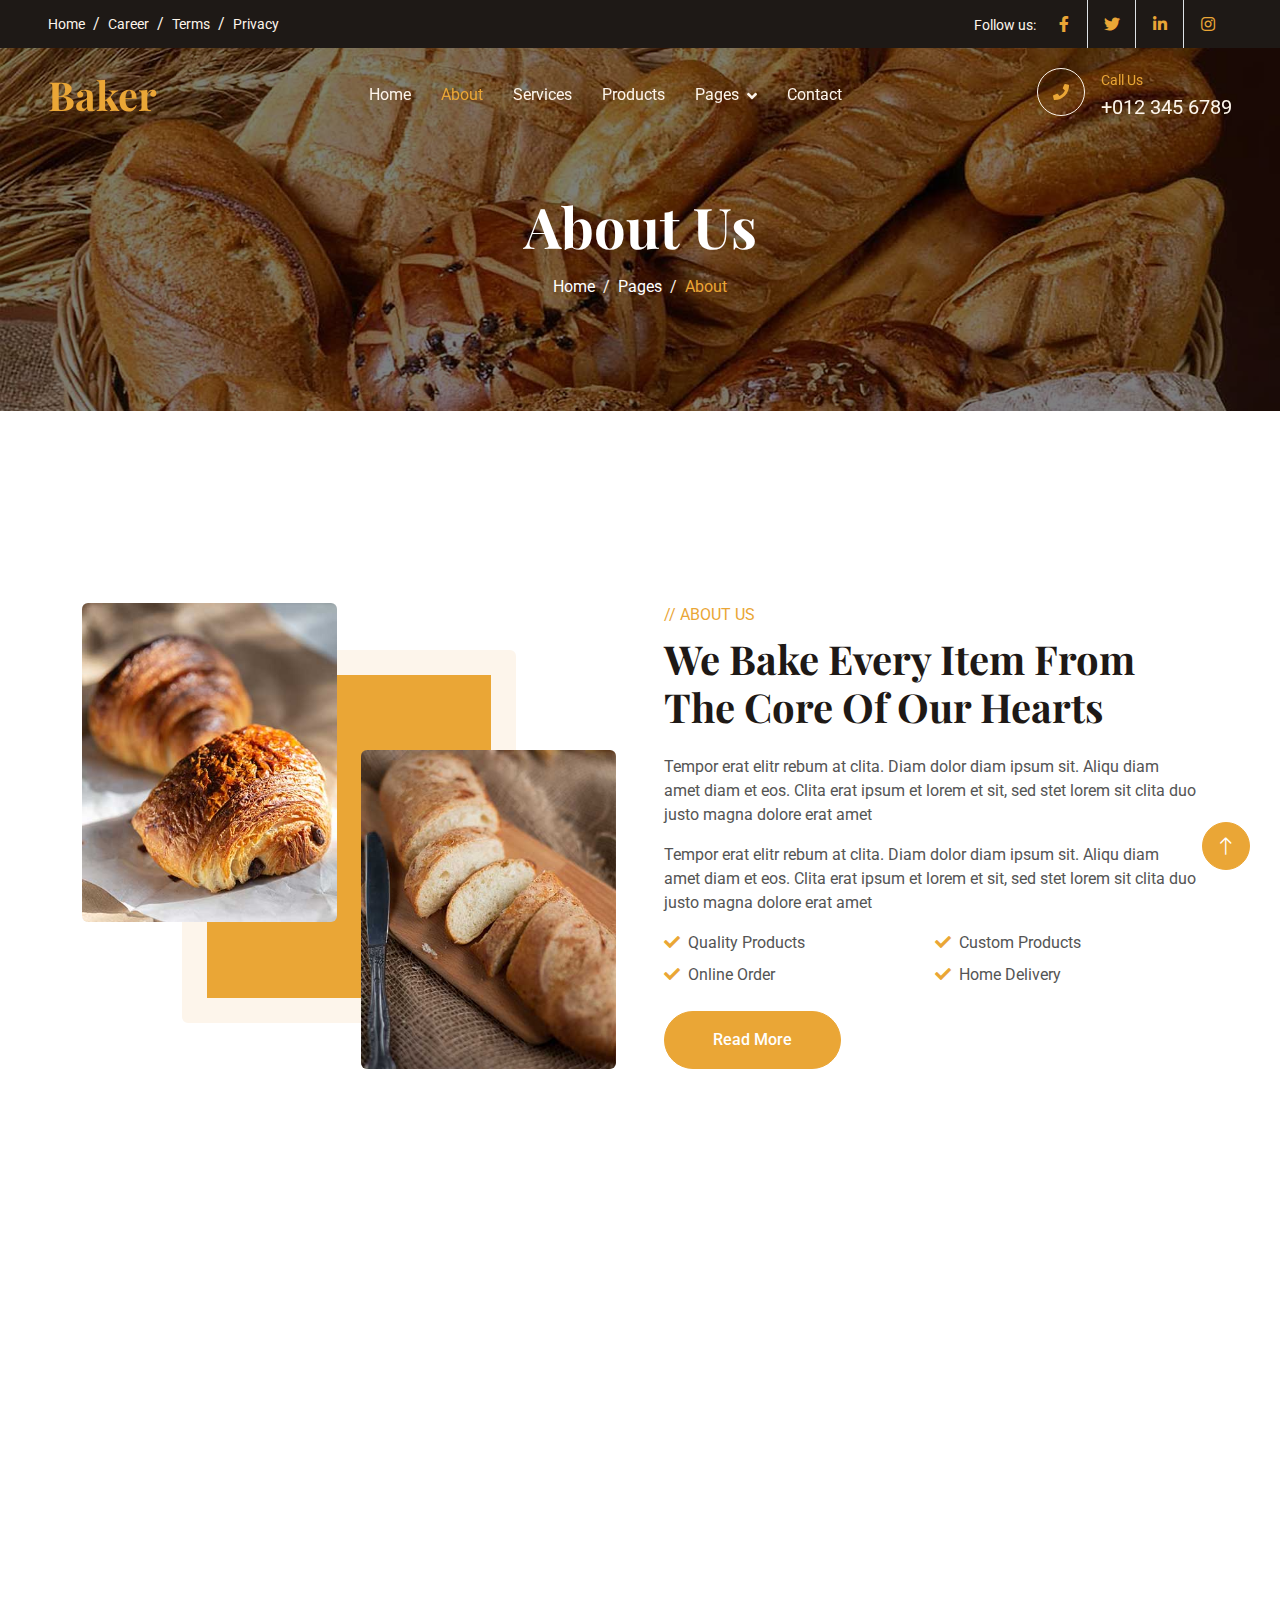
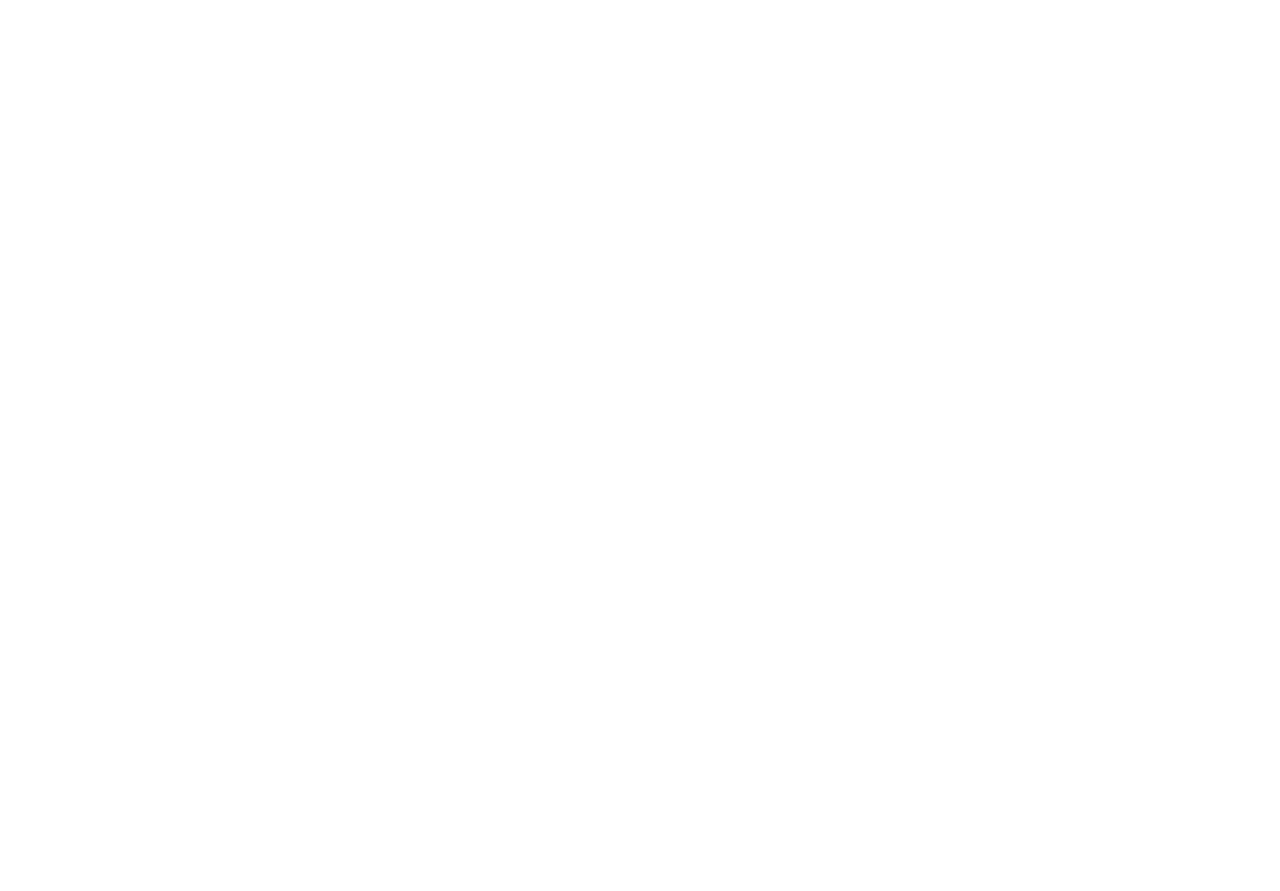
==== about.html @ d5cbc1f8 "Added template files" ====
<!DOCTYPE html>
<html lang="en">

<head>
    <meta charset="utf-8">
    <title>Baker - Bakery Website Template</title>
    <meta content="width=device-width, initial-scale=1.0" name="viewport">
    <meta content="" name="keywords">
    <meta content="" name="description">

    <!-- Favicon -->
    <link href="img/favicon.ico" rel="icon">

    <!-- Google Web Fonts -->
    <link rel="preconnect" href="https://fonts.googleapis.com">
    <link rel="preconnect" href="https://fonts.gstatic.com" crossorigin>
    <link href="https://fonts.googleapis.com/css2?family=Roboto:wght@400;500&family=Playfair+Display:wght@600;700&display=swap" rel="stylesheet"> 

    <!-- Icon Font Stylesheet -->
    <link href="https://cdnjs.cloudflare.com/ajax/libs/font-awesome/5.10.0/css/all.min.css" rel="stylesheet">
    <link href="https://cdn.jsdelivr.net/npm/bootstrap-icons@1.4.1/font/bootstrap-icons.css" rel="stylesheet">

    <!-- Libraries Stylesheet -->
    <link href="lib/animate/animate.min.css" rel="stylesheet">
    <link href="lib/owlcarousel/assets/owl.carousel.min.css" rel="stylesheet">

    <!-- Customized Bootstrap Stylesheet -->
    <link href="css/bootstrap.min.css" rel="stylesheet">

    <!-- Template Stylesheet -->
    <link href="css/style.css" rel="stylesheet">
</head>

<body>
    <!-- Spinner Start -->
    <div id="spinner" class="show bg-white position-fixed translate-middle w-100 vh-100 top-50 start-50 d-flex align-items-center justify-content-center">
        <div class="spinner-grow text-primary" role="status"></div>
    </div>
    <!-- Spinner End -->


    <!-- Topbar Start -->
    <div class="container-fluid top-bar bg-dark text-light px-0 wow fadeIn" data-wow-delay="0.1s">
        <div class="row gx-0 align-items-center d-none d-lg-flex">
            <div class="col-lg-6 px-5 text-start">
                <ol class="breadcrumb mb-0">
                    <li class="breadcrumb-item"><a class="small text-light" href="#">Home</a></li>
                    <li class="breadcrumb-item"><a class="small text-light" href="#">Career</a></li>
                    <li class="breadcrumb-item"><a class="small text-light" href="#">Terms</a></li>
                    <li class="breadcrumb-item"><a class="small text-light" href="#">Privacy</a></li>
                </ol>
            </div>
            <div class="col-lg-6 px-5 text-end">
                <small>Follow us:</small>
                <div class="h-100 d-inline-flex align-items-center">
                    <a class="btn-lg-square text-primary border-end rounded-0" href=""><i class="fab fa-facebook-f"></i></a>
                    <a class="btn-lg-square text-primary border-end rounded-0" href=""><i class="fab fa-twitter"></i></a>
                    <a class="btn-lg-square text-primary border-end rounded-0" href=""><i class="fab fa-linkedin-in"></i></a>
                    <a class="btn-lg-square text-primary pe-0" href=""><i class="fab fa-instagram"></i></a>
                </div>
            </div>
        </div>
    </div>
    <!-- Topbar End -->


    <!-- Navbar Start -->
    <nav class="navbar navbar-expand-lg navbar-dark fixed-top py-lg-0 px-lg-5 wow fadeIn" data-wow-delay="0.1s">
        <a href="index.html" class="navbar-brand ms-4 ms-lg-0">
            <h1 class="text-primary m-0">Baker</h1>
        </a>
        <button type="button" class="navbar-toggler me-4" data-bs-toggle="collapse" data-bs-target="#navbarCollapse">
            <span class="navbar-toggler-icon"></span>
        </button>
        <div class="collapse navbar-collapse" id="navbarCollapse">
            <div class="navbar-nav mx-auto p-4 p-lg-0">
                <a href="index.html" class="nav-item nav-link">Home</a>
                <a href="about.html" class="nav-item nav-link active">About</a>
                <a href="service.html" class="nav-item nav-link">Services</a>
                <a href="product.html" class="nav-item nav-link">Products</a>
                <div class="nav-item dropdown">
                    <a href="#" class="nav-link dropdown-toggle" data-bs-toggle="dropdown">Pages</a>
                    <div class="dropdown-menu m-0">
                        <a href="team.html" class="dropdown-item">Our Team</a>
                        <a href="testimonial.html" class="dropdown-item">Testimonial</a>
                        <a href="404.html" class="dropdown-item">404 Page</a>
                    </div>
                </div>
                <a href="contact.html" class="nav-item nav-link">Contact</a>
            </div>
            <div class=" d-none d-lg-flex">
                <div class="flex-shrink-0 btn-lg-square border border-light rounded-circle">
                    <i class="fa fa-phone text-primary"></i>
                </div>
                <div class="ps-3">
                    <small class="text-primary mb-0">Call Us</small>
                    <p class="text-light fs-5 mb-0">+012 345 6789</p>
                </div>
            </div>
        </div>
    </nav>
    <!-- Navbar End -->


    <!-- Page Header Start -->
    <div class="container-fluid page-header py-6 wow fadeIn" data-wow-delay="0.1s">
        <div class="container text-center pt-5 pb-3">
            <h1 class="display-4 text-white animated slideInDown mb-3">About Us</h1>
            <nav aria-label="breadcrumb animated slideInDown">
                <ol class="breadcrumb justify-content-center mb-0">
                    <li class="breadcrumb-item"><a class="text-white" href="#">Home</a></li>
                    <li class="breadcrumb-item"><a class="text-white" href="#">Pages</a></li>
                    <li class="breadcrumb-item text-primary active" aria-current="page">About</li>
                </ol>
            </nav>
        </div>
    </div>
    <!-- Page Header End -->


    <!-- About Start -->
    <div class="container-xxl py-6">
        <div class="container">
            <div class="row g-5">
                <div class="col-lg-6 wow fadeInUp" data-wow-delay="0.1s">
                    <div class="row img-twice position-relative h-100">
                        <div class="col-6">
                            <img class="img-fluid rounded" src="img/about-1.jpg" alt="">
                        </div>
                        <div class="col-6 align-self-end">
                            <img class="img-fluid rounded" src="img/about-2.jpg" alt="">
                        </div>
                    </div>
                </div>
                <div class="col-lg-6 wow fadeInUp" data-wow-delay="0.5s">
                    <div class="h-100">
                        <p class="text-primary text-uppercase mb-2">// About Us</p>
                        <h1 class="display-6 mb-4">We Bake Every Item From The Core Of Our Hearts</h1>
                        <p>Tempor erat elitr rebum at clita. Diam dolor diam ipsum sit. Aliqu diam amet diam et eos. Clita erat ipsum et lorem et sit, sed stet lorem sit clita duo justo magna dolore erat amet</p>
                        <p>Tempor erat elitr rebum at clita. Diam dolor diam ipsum sit. Aliqu diam amet diam et eos. Clita erat ipsum et lorem et sit, sed stet lorem sit clita duo justo magna dolore erat amet</p>
                        <div class="row g-2 mb-4">
                            <div class="col-sm-6">
                                <i class="fa fa-check text-primary me-2"></i>Quality Products
                            </div>
                            <div class="col-sm-6">
                                <i class="fa fa-check text-primary me-2"></i>Custom Products
                            </div>
                            <div class="col-sm-6">
                                <i class="fa fa-check text-primary me-2"></i>Online Order
                            </div>
                            <div class="col-sm-6">
                                <i class="fa fa-check text-primary me-2"></i>Home Delivery
                            </div>
                        </div>
                        <a class="btn btn-primary rounded-pill py-3 px-5" href="">Read More</a>
                    </div>
                </div>
            </div>
        </div>
    </div>
    <!-- About End -->


    <!-- Team Start -->
    <div class="container-xxl py-6">
        <div class="container">
            <div class="text-center mx-auto mb-5 wow fadeInUp" data-wow-delay="0.1s" style="max-width: 500px;">
                <p class="text-primary text-uppercase mb-2">// Our Team</p>
                <h1 class="display-6 mb-4">We're Super Professional At Our Skills</h1>
            </div>
            <div class="row g-4">
                <div class="col-lg-3 col-md-6 wow fadeInUp" data-wow-delay="0.1s">
                    <div class="team-item text-center rounded overflow-hidden">
                        <img class="img-fluid" src="img/team-1.jpg" alt="">
                        <div class="team-text">
                            <div class="team-title">
                                <h5>Full Name</h5>
                                <span>Designation</span>
                            </div>
                            <div class="team-social">
                                <a class="btn btn-square btn-light rounded-circle" href=""><i class="fab fa-facebook-f"></i></a>
                                <a class="btn btn-square btn-light rounded-circle" href=""><i class="fab fa-twitter"></i></a>
                                <a class="btn btn-square btn-light rounded-circle" href=""><i class="fab fa-instagram"></i></a>
                            </div>
                        </div>
                    </div>
                </div>
                <div class="col-lg-3 col-md-6 wow fadeInUp" data-wow-delay="0.3s">
                    <div class="team-item text-center rounded overflow-hidden">
                        <img class="img-fluid" src="img/team-2.jpg" alt="">
                        <div class="team-text">
                            <div class="team-title">
                                <h5>Full Name</h5>
                                <span>Designation</span>
                            </div>
                            <div class="team-social">
                                <a class="btn btn-square btn-light rounded-circle" href=""><i class="fab fa-facebook-f"></i></a>
                                <a class="btn btn-square btn-light rounded-circle" href=""><i class="fab fa-twitter"></i></a>
                                <a class="btn btn-square btn-light rounded-circle" href=""><i class="fab fa-instagram"></i></a>
                            </div>
                        </div>
                    </div>
                </div>
                <div class="col-lg-3 col-md-6 wow fadeInUp" data-wow-delay="0.5s">
                    <div class="team-item text-center rounded overflow-hidden">
                        <img class="img-fluid" src="img/team-3.jpg" alt="">
                        <div class="team-text">
                            <div class="team-title">
                                <h5>Full Name</h5>
                                <span>Designation</span>
                            </div>
                            <div class="team-social">
                                <a class="btn btn-square btn-light rounded-circle" href=""><i class="fab fa-facebook-f"></i></a>
                                <a class="btn btn-square btn-light rounded-circle" href=""><i class="fab fa-twitter"></i></a>
                                <a class="btn btn-square btn-light rounded-circle" href=""><i class="fab fa-instagram"></i></a>
                            </div>
                        </div>
                    </div>
                </div>
                <div class="col-lg-3 col-md-6 wow fadeInUp" data-wow-delay="0.7s">
                    <div class="team-item text-center rounded overflow-hidden">
                        <img class="img-fluid" src="img/team-4.jpg" alt="">
                        <div class="team-text">
                            <div class="team-title">
                                <h5>Full Name</h5>
                                <span>Designation</span>
                            </div>
                            <div class="team-social">
                                <a class="btn btn-square btn-light rounded-circle" href=""><i class="fab fa-facebook-f"></i></a>
                                <a class="btn btn-square btn-light rounded-circle" href=""><i class="fab fa-twitter"></i></a>
                                <a class="btn btn-square btn-light rounded-circle" href=""><i class="fab fa-instagram"></i></a>
                            </div>
                        </div>
                    </div>
                </div>
            </div>
        </div>
    </div>
    <!-- Team End -->


    <!-- Footer Start -->
    <div class="container-fluid bg-dark text-light footer my-6 mb-0 py-5 wow fadeIn" data-wow-delay="0.1s">
        <div class="container py-5">
            <div class="row g-5">
                <div class="col-lg-3 col-md-6">
                    <h4 class="text-light mb-4">Office Address</h4>
                    <p class="mb-2"><i class="fa fa-map-marker-alt me-3"></i>123 Street, New York, USA</p>
                    <p class="mb-2"><i class="fa fa-phone-alt me-3"></i>+012 345 67890</p>
                    <p class="mb-2"><i class="fa fa-envelope me-3"></i>info@example.com</p>
                    <div class="d-flex pt-2">
                        <a class="btn btn-square btn-outline-light rounded-circle me-1" href=""><i class="fab fa-twitter"></i></a>
                        <a class="btn btn-square btn-outline-light rounded-circle me-1" href=""><i class="fab fa-facebook-f"></i></a>
                        <a class="btn btn-square btn-outline-light rounded-circle me-1" href=""><i class="fab fa-youtube"></i></a>
                        <a class="btn btn-square btn-outline-light rounded-circle me-0" href=""><i class="fab fa-linkedin-in"></i></a>
                    </div>
                </div>
                <div class="col-lg-3 col-md-6">
                    <h4 class="text-light mb-4">Quick Links</h4>
                    <a class="btn btn-link" href="">About Us</a>
                    <a class="btn btn-link" href="">Contact Us</a>
                    <a class="btn btn-link" href="">Our Services</a>
                    <a class="btn btn-link" href="">Terms & Condition</a>
                    <a class="btn btn-link" href="">Support</a>
                </div>
                <div class="col-lg-3 col-md-6">
                    <h4 class="text-light mb-4">Quick Links</h4>
                    <a class="btn btn-link" href="">About Us</a>
                    <a class="btn btn-link" href="">Contact Us</a>
                    <a class="btn btn-link" href="">Our Services</a>
                    <a class="btn btn-link" href="">Terms & Condition</a>
                    <a class="btn btn-link" href="">Support</a>
                </div>
                <div class="col-lg-3 col-md-6">
                    <h4 class="text-light mb-4">Photo Gallery</h4>
                    <div class="row g-2">
                        <div class="col-4">
                            <img class="img-fluid bg-light rounded p-1" src="img/product-1.jpg" alt="Image">
                        </div>
                        <div class="col-4">
                            <img class="img-fluid bg-light rounded p-1" src="img/product-2.jpg" alt="Image">
                        </div>
                        <div class="col-4">
                            <img class="img-fluid bg-light rounded p-1" src="img/product-3.jpg" alt="Image">
                        </div>
                        <div class="col-4">
                            <img class="img-fluid bg-light rounded p-1" src="img/product-2.jpg" alt="Image">
                        </div>
                        <div class="col-4">
                            <img class="img-fluid bg-light rounded p-1" src="img/product-3.jpg" alt="Image">
                        </div>
                        <div class="col-4">
                            <img class="img-fluid bg-light rounded p-1" src="img/product-1.jpg" alt="Image">
                        </div>
                    </div>
                </div>
            </div>
        </div>
    </div>
    <!-- Footer End -->


    <!-- Copyright Start -->
    <div class="container-fluid copyright text-light py-4 wow fadeIn" data-wow-delay="0.1s">
        <div class="container">
            <div class="row">
                <div class="col-md-6 text-center text-md-start mb-3 mb-md-0">
                    &copy; <a href="#">Your Site Name</a>, All Right Reserved.
                </div>
                <div class="col-md-6 text-center text-md-end">
                    <!--/*** This template is free as long as you keep the footer author’s credit link/attribution link/backlink. If you'd like to use the template without the footer author’s credit link/attribution link/backlink, you can purchase the Credit Removal License from "https://htmlcodex.com/credit-removal". Thank you for your support. ***/-->
                    Designed By <a href="https://htmlcodex.com">HTML Codex</a>
                    <br>Distributed By: <a class="border-bottom" href="https://themewagon.com" target="_blank">ThemeWagon</a>
                </div>
            </div>
        </div>
    </div>
    <!-- Copyright End -->


    <!-- Back to Top -->
    <a href="#" class="btn btn-lg btn-primary btn-lg-square rounded-circle back-to-top"><i class="bi bi-arrow-up"></i></a>


    <!-- JavaScript Libraries -->
    <script src="https://code.jquery.com/jquery-3.4.1.min.js"></script>
    <script src="https://cdn.jsdelivr.net/npm/bootstrap@5.0.0/dist/js/bootstrap.bundle.min.js"></script>
    <script src="lib/wow/wow.min.js"></script>
    <script src="lib/easing/easing.min.js"></script>
    <script src="lib/waypoints/waypoints.min.js"></script>
    <script src="lib/counterup/counterup.min.js"></script>
    <script src="lib/owlcarousel/owl.carousel.min.js"></script>

    <!-- Template Javascript -->
    <script src="js/main.js"></script>
</body>

</html>
---- css/style.css ----
/********** Template CSS **********/
:root {
    --primary: #EAA636;
    --secondary: #545454;
    --light: #FDF5EB;
    --dark: #1E1916;
}

h4,
h5,
h6,
.h4,
.h5,
.h6 {
    font-weight: 600 !important;
}

.py-6 {
    padding-top: 6rem;
    padding-bottom: 6rem;
}

.my-6 {
    margin-top: 6rem;
    margin-bottom: 6rem;
}

.back-to-top {
    position: fixed;
    display: none;
    right: 30px;
    bottom: 30px;
    z-index: 99;
}


/*** Spinner ***/
#spinner {
    opacity: 0;
    visibility: hidden;
    transition: opacity .5s ease-out, visibility 0s linear .5s;
    z-index: 99999;
}

#spinner.show {
    transition: opacity .5s ease-out, visibility 0s linear 0s;
    visibility: visible;
    opacity: 1;
}


/*** Button ***/
.btn {
    font-weight: 500;
    transition: .5s;
}

.btn.btn-primary {
    color: #FFFFFF;
}

.btn-square {
    width: 38px;
    height: 38px;
}

.btn-sm-square {
    width: 32px;
    height: 32px;
}

.btn-lg-square {
    width: 48px;
    height: 48px;
}

.btn-square,
.btn-sm-square,
.btn-lg-square {
    padding: 0;
    display: flex;
    align-items: center;
    justify-content: center;
    font-weight: normal;
}


/*** Navbar ***/
.navbar .dropdown-toggle::after {
    border: none;
    content: "\f107";
    font-family: "Font Awesome 5 Free";
    font-weight: 900;
    vertical-align: middle;
    margin-left: 8px;
}

.navbar .navbar-nav .nav-link {
    padding: 35px 15px;
    color: var(--light);
    outline: none;
}

.navbar .navbar-nav .nav-link:hover,
.navbar .navbar-nav .nav-link.active {
    color: var(--primary);
}

.navbar.fixed-top {
    transition: .5s;
}

@media (max-width: 991.98px) {
    .navbar .navbar-nav {
        margin-top: 10px;
        border-top: 1px solid rgba(255, 255, 255, .3);
        background: var(--dark);
    }

    .navbar .navbar-nav .nav-link {
        padding: 10px 0;
    }
}

@media (min-width: 992px) {
    .navbar .nav-item .dropdown-menu {
        display: block;
        visibility: hidden;
        top: 100%;
        transform: rotateX(-75deg);
        transform-origin: 0% 0%;
        transition: .5s;
        opacity: 0;
    }

    .navbar .nav-item:hover .dropdown-menu {
        transform: rotateX(0deg);
        visibility: visible;
        transition: .5s;
        opacity: 1;
    }
}


/*** Header ***/
.header-carousel .owl-carousel-inner {
    position: absolute;
    width: 100%;
    height: 100%;
    top: 0;
    left: 0;
    display: flex;
    align-items: center;
    background: rgba(0, 0, 0, .5);
}

@media (max-width: 768px) {
    .header-carousel .owl-carousel-item {
        position: relative;
        min-height: 600px;
    }

    .header-carousel .owl-carousel-item img {
        position: absolute;
        width: 100%;
        height: 100%;
        object-fit: cover;
    }

    .header-carousel .owl-carousel-item p {
        font-size: 16px !important;
    }
}

.header-carousel .owl-nav {
    position: relative;
    width: 80px;
    height: 80px;
    margin: -40px auto 0 auto;
    display: flex;
    justify-content: center;
    align-items: center;
}

.header-carousel .owl-nav::before {
    position: absolute;
    content: "";
    width: 100%;
    height: 100%;
    top: 0;
    left: 0;
    background: #FFFFFF;
    transform: rotate(45deg);
}

.header-carousel .owl-nav .owl-prev,
.header-carousel .owl-nav .owl-next {
    position: relative;
    font-size: 40px;
    color: var(--primary);
    transition: .5s;
    z-index: 1;
}

.header-carousel .owl-nav .owl-prev:hover,
.header-carousel .owl-nav .owl-next:hover {
    color: var(--dark);
}

.page-header {
    margin-bottom: 6rem;
    background: linear-gradient(rgba(0, 0, 0, .5), rgba(0, 0, 0, .5)), url(../img/carousel-1.jpg) center center no-repeat;
    background-size: cover;
}

.breadcrumb-item+.breadcrumb-item::before {
    color: var(--light);
}


/*** Facts ***/
.fact-item {
    transition: .5s;
}

.fact-item:hover {
    margin-top: -10px;
    background: #FFFFFF !important;
    box-shadow: 0 0 45px rgba(0, 0, 0, .07);
}


/*** About ***/
.img-twice::before {
    position: absolute;
    content: "";
    width: 60%;
    height: 80%;
    top: 10%;
    left: 20%;
    background: var(--primary);
    border: 25px solid var(--light);
    border-radius: 6px;
    z-index: -1;
}


/*** Product ***/
.product-item {
    transition: .5s;
}

.product-item:hover {
    background: var(--primary) !important;
}

.product-item:hover * {
    color: var(--light);
}

.product-item:hover .border-primary {
    border-color: var(--light) !important;
}

.product-item .product-overlay {
    position: absolute;
    width: 100%;
    height: 0;
    top: 0;
    left: 0;
    display: flex;
    align-items: center;
    justify-content: center;
    background: rgba(0, 0, 0, .5);
    overflow: hidden;
    opacity: 0;
    transition: .5s;
}

.product-item:hover .product-overlay {
    height: 100%;
    opacity: 1;
}


/*** Team ***/
.team-item .team-text {
    position: relative;
    height: 100px;
    overflow: hidden;
}

.team-item .team-title {
    position: absolute;
    width: 100%;
    height: 100%;
    top: 0;
    left: 0;
    display: flex;
    flex-direction: column;
    align-items: center;
    justify-content: center;
    background: var(--light);
    transition: .5s;
}

.team-item:hover .team-title {
    top: -100px;
}

.team-item .team-social {
    position: absolute;
    width: 100%;
    height: 100%;
    top: 100px;
    left: 0;
    display: flex;
    align-items: center;
    justify-content: center;
    background: var(--primary);
    transition: .5s;
}

.team-item .team-social .btn {
    margin: 0 3px;
}

.team-item:hover .team-social {
    top: 0;
}


/*** Testimonial ***/
.testimonial-carousel .owl-item .testimonial-item img {
    width: 60px;
    height: 60px;
}

.testimonial-carousel .owl-item .testimonial-item,
.testimonial-carousel .owl-item .testimonial-item * {
    transition: .5s;
}

.testimonial-carousel .owl-item.center .testimonial-item {
    background: var(--primary) !important;
}

.testimonial-carousel .owl-item.center .testimonial-item * {
    color: #FFFFFF !important;
}

.testimonial-carousel .owl-nav {
    margin-top: 30px;
    display: flex;
    justify-content: center;
}

.testimonial-carousel .owl-nav .owl-prev,
.testimonial-carousel .owl-nav .owl-next {
    margin: 0 12px;
    width: 50px;
    height: 50px;
    display: flex;
    align-items: center;
    justify-content: center;
    border-radius: 50px;
    font-size: 22px;
    color: var(--light);
    background: var(--primary);
    transition: .5s;
}

.testimonial-carousel .owl-nav .owl-prev:hover,
.testimonial-carousel .owl-nav .owl-next:hover {
    color: var(--primary);
    background: var(--dark);
}


/*** Footer ***/
.footer .btn.btn-link {
    display: block;
    margin-bottom: 5px;
    padding: 0;
    text-align: left;
    color: var(--light);
    font-weight: normal;
    text-transform: capitalize;
    transition: .3s;
}

.footer .btn.btn-link::before {
    position: relative;
    content: "\f105";
    font-family: "Font Awesome 5 Free";
    font-weight: 900;
    color: var(--light);
    margin-right: 10px;
}

.footer .btn.btn-link:hover {
    color: var(--primary);
    letter-spacing: 1px;
    box-shadow: none;
}

.copyright {
    background: #111111;
}

.copyright a {
    color: var(--primary);
}

.copyright a:hover {
    color: var(--light);
}
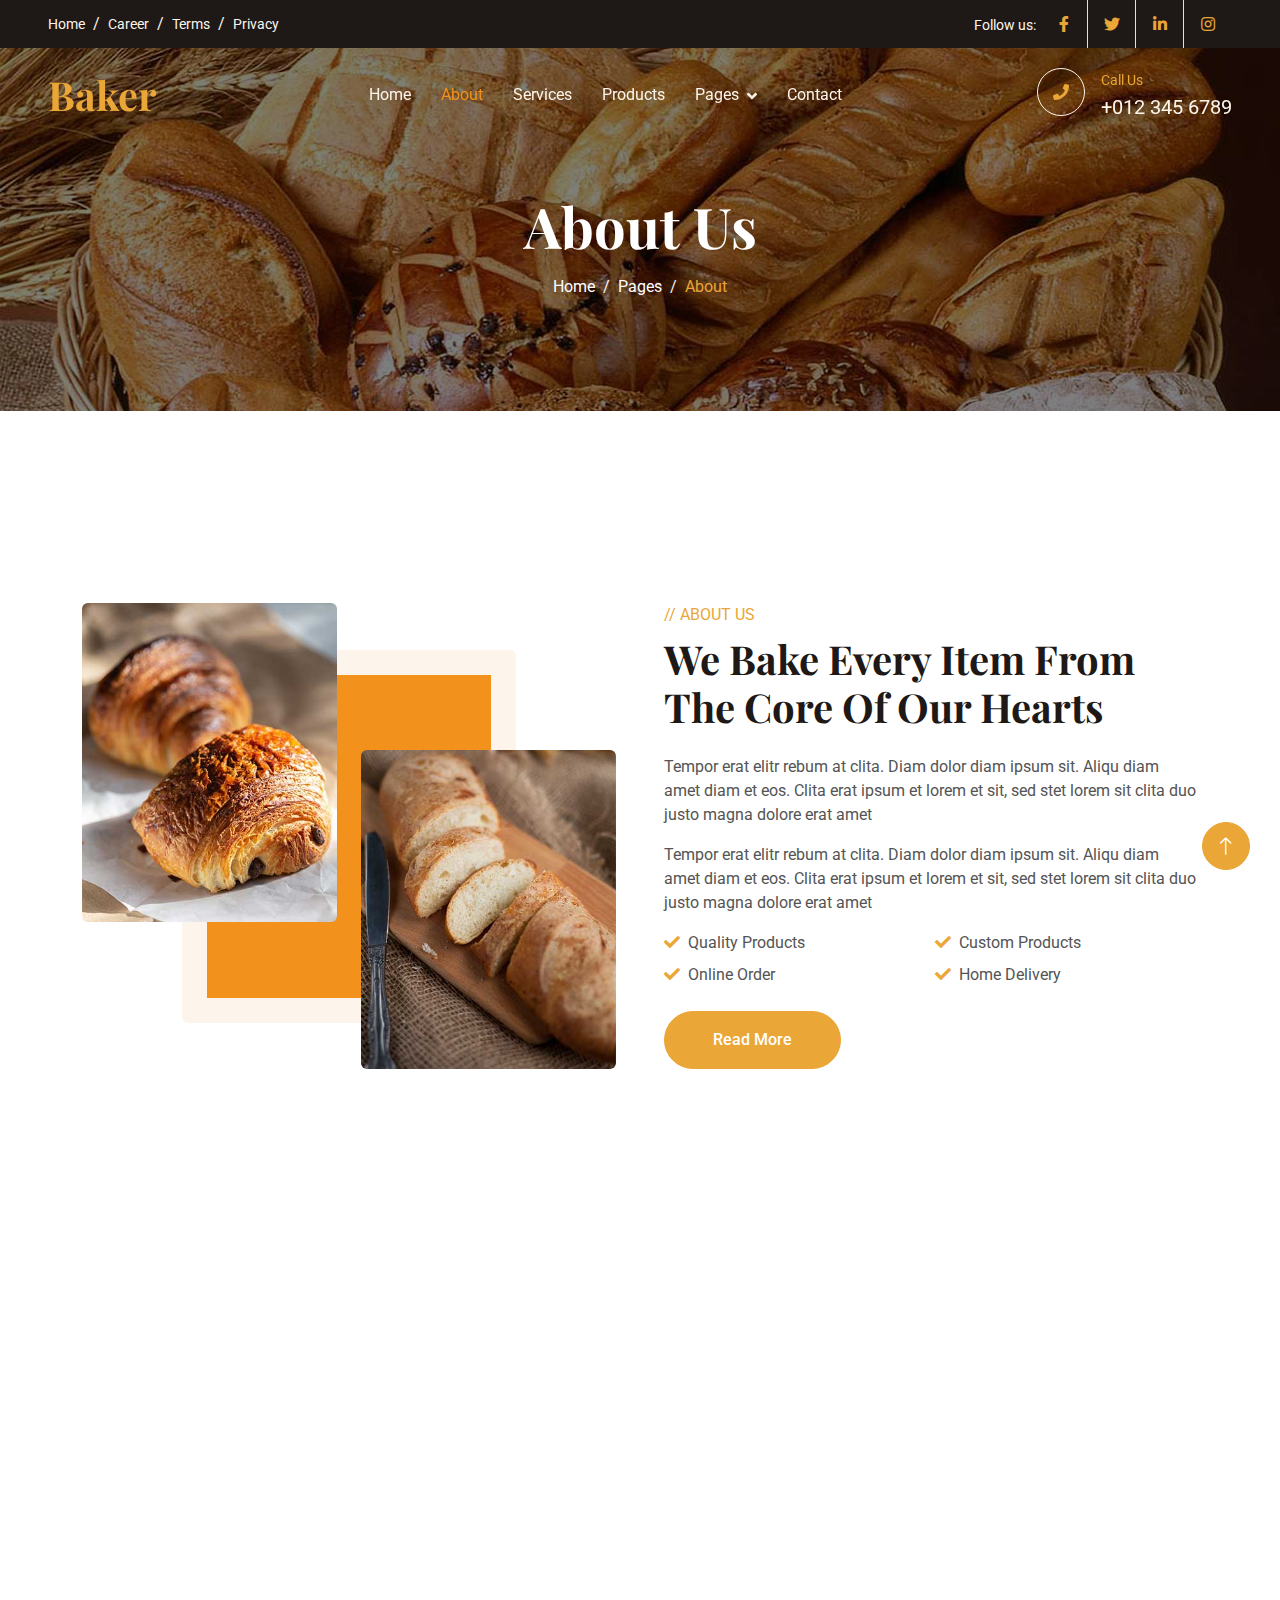
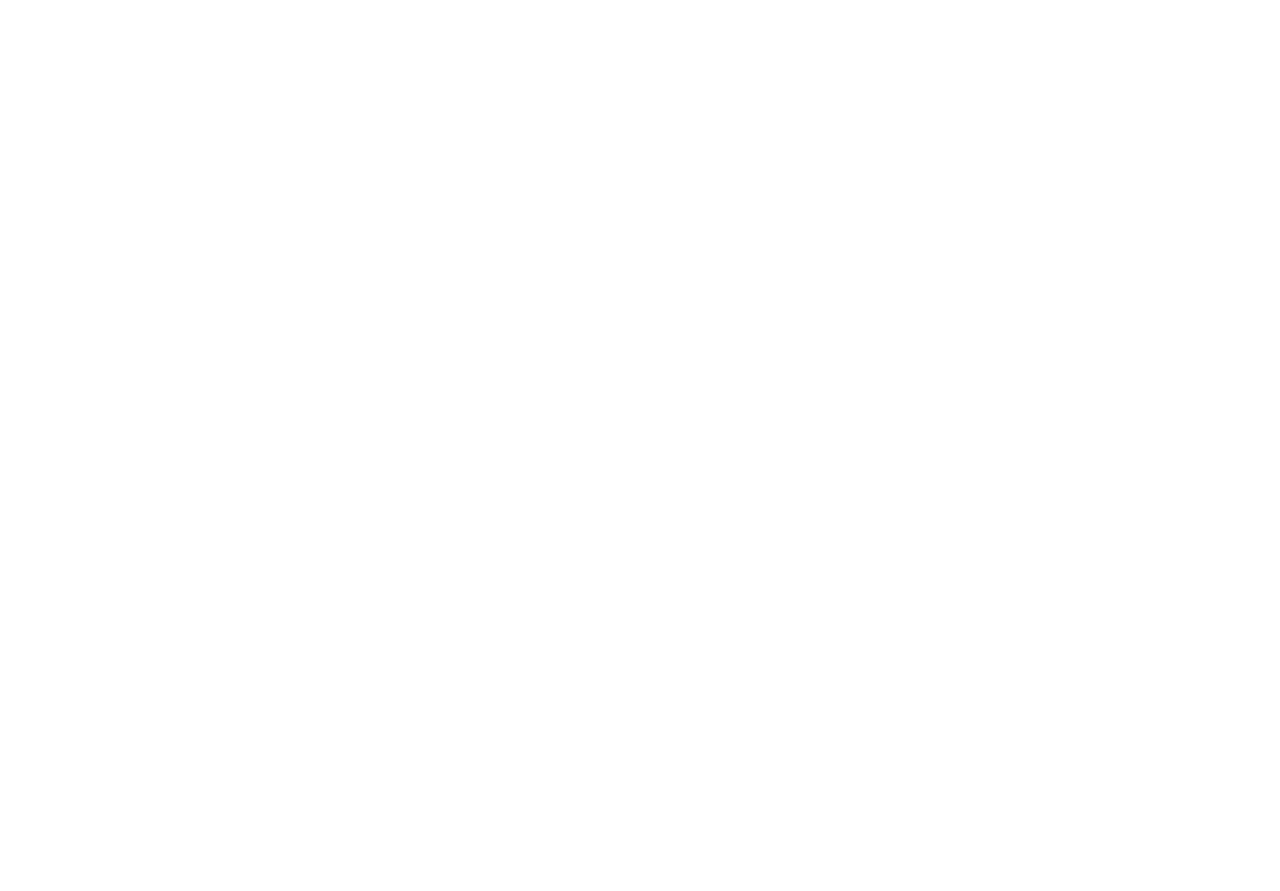
==== commit 6d2f1cfc: "File path" ====
--- a/about.html
+++ b/about.html
@@ -14,7 +14,7 @@
     <!-- Google Web Fonts -->
     <link rel="preconnect" href="https://fonts.googleapis.com">
     <link rel="preconnect" href="https://fonts.gstatic.com" crossorigin>
-    <link href="https://fonts.googleapis.com/css2?family=Roboto:wght@400;500&family=Playfair+Display:wght@600;700&display=swap" rel="stylesheet"> 
+    <link href="https://fonts.googleapis.com/css2?family=Roboto:wght@400;500&family=Playfair+Display:wght@600;700&display=swap" rel="stylesheet">
 
     <!-- Icon Font Stylesheet -->
     <link href="https://cdnjs.cloudflare.com/ajax/libs/font-awesome/5.10.0/css/all.min.css" rel="stylesheet">
@@ -83,7 +83,7 @@
                     <div class="dropdown-menu m-0">
                         <a href="team.html" class="dropdown-item">Our Team</a>
                         <a href="testimonial.html" class="dropdown-item">Testimonial</a>
-                        <a href="404.html" class="dropdown-item">404 Page</a>
+                        <a href="audience.html" class="dropdown-item">Audience</a>
                     </div>
                 </div>
                 <a href="contact.html" class="nav-item nav-link">Contact</a>
@@ -335,4 +335,4 @@
     <script src="js/main.js"></script>
 </body>
 
-</html>+</html>
--- a/css/style.css
+++ b/css/style.css
@@ -1,9 +1,9 @@
 /********** Template CSS **********/
 :root {
-    --primary: #EAA636;
-    --secondary: #545454;
+    --primary: #F2911B;
+    --secondary: #03A6A6;
     --light: #FDF5EB;
-    --dark: #1E1916;
+    --dark: #020A52;
 }
 
 h4,
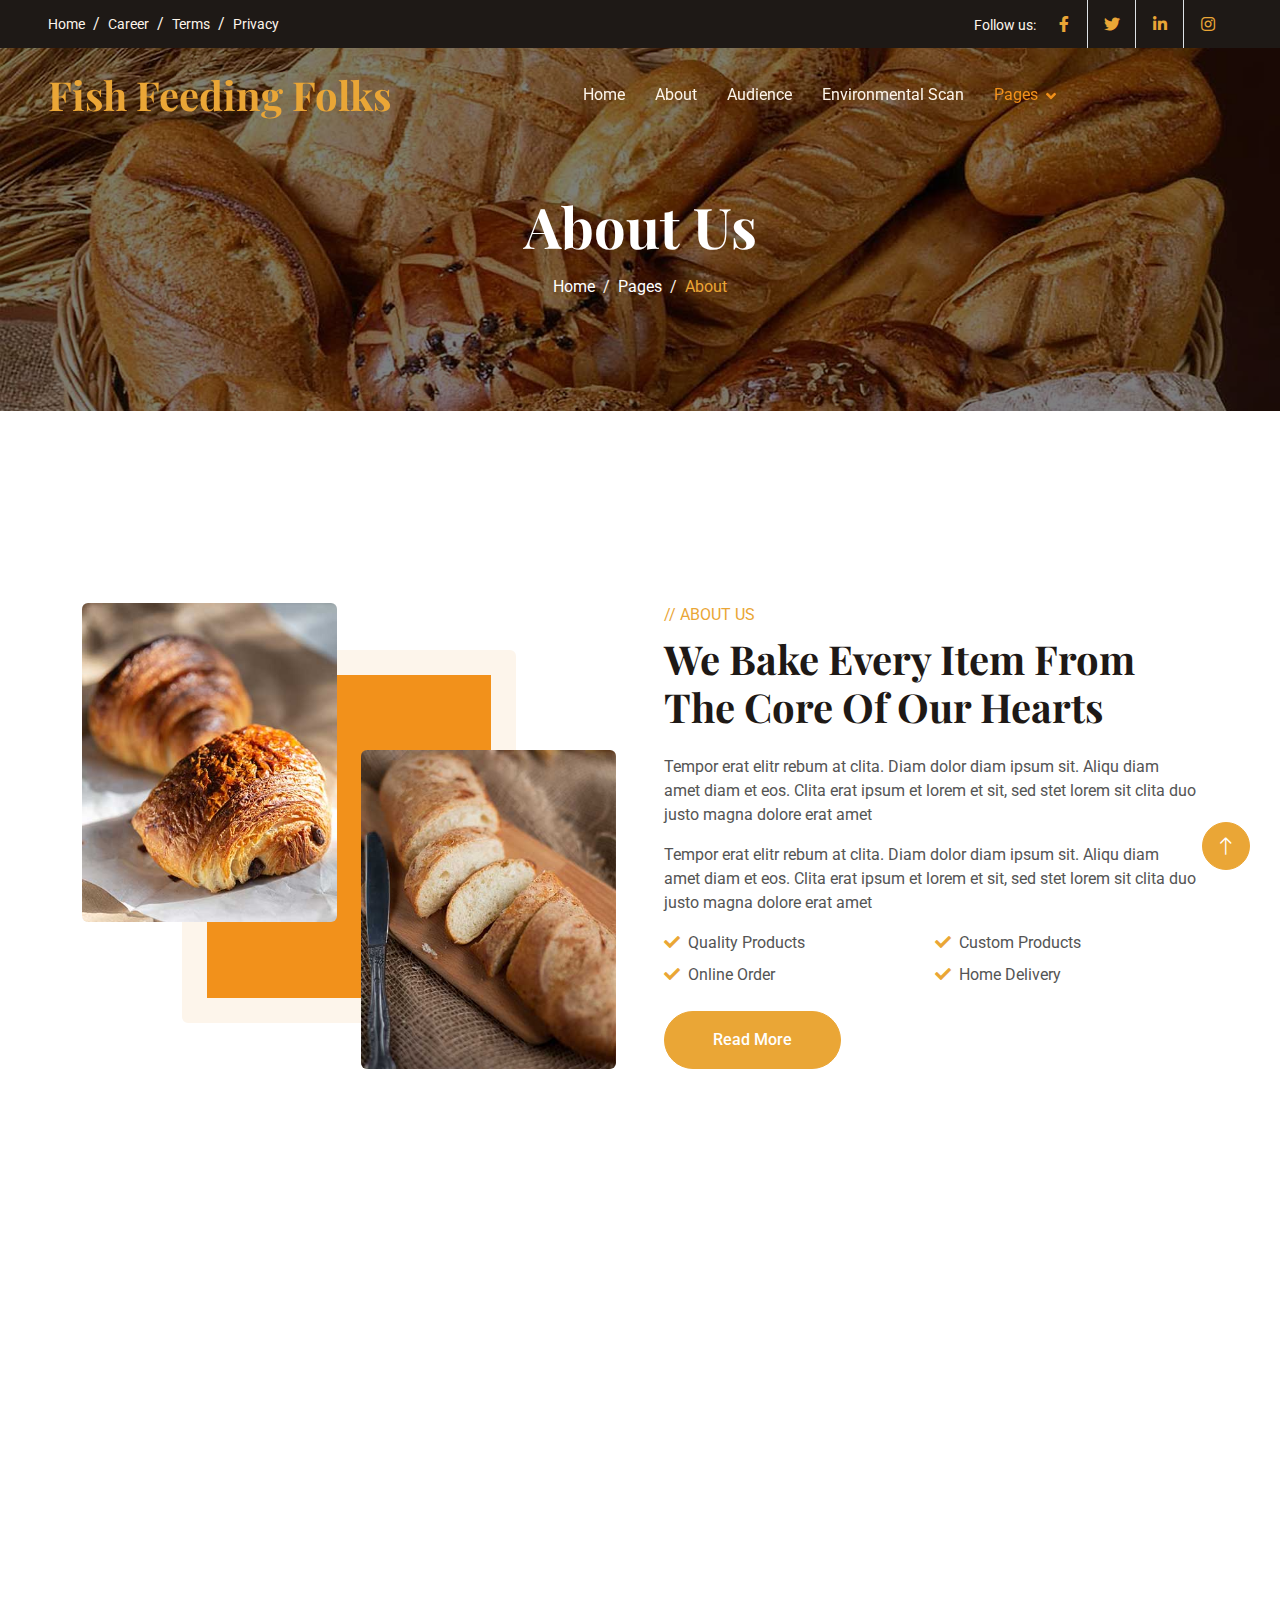
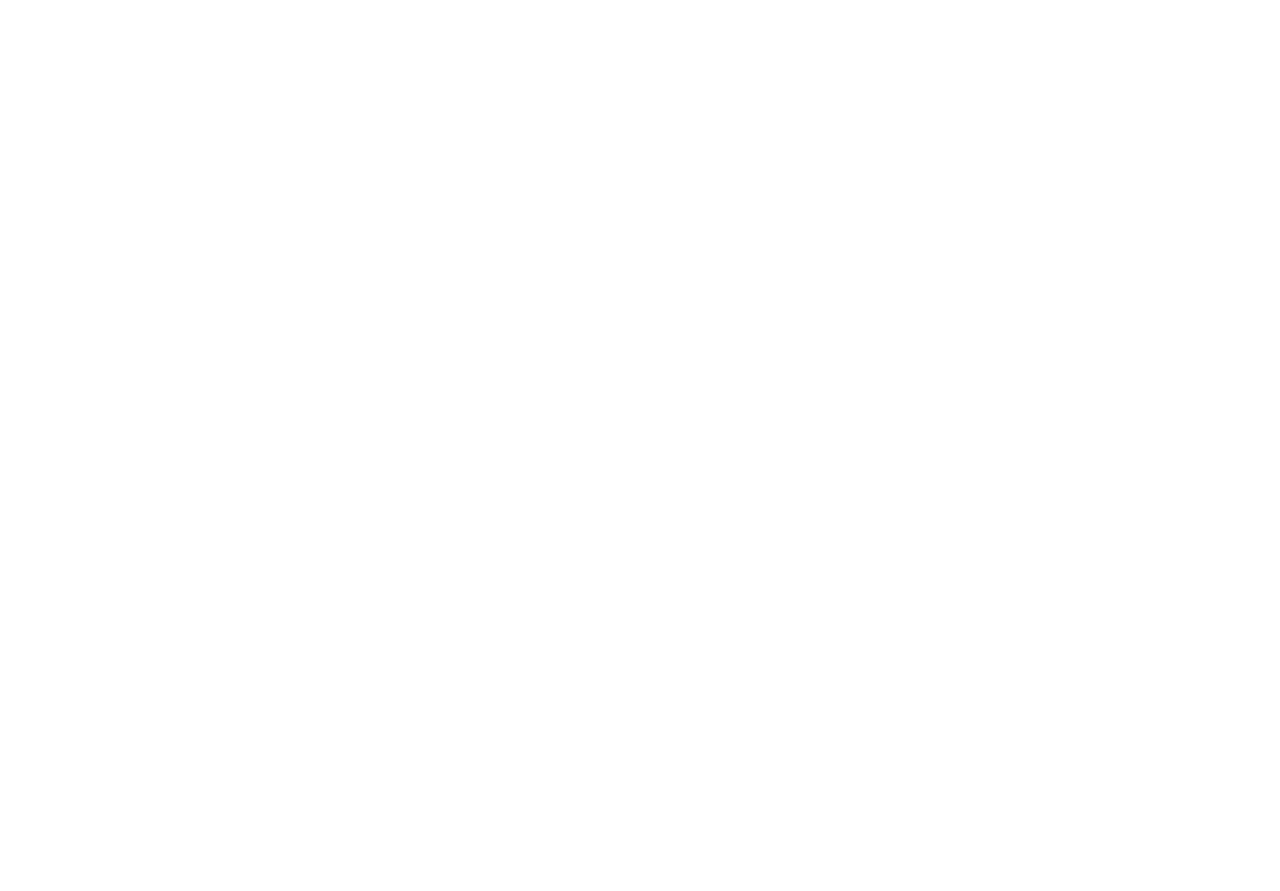
==== commit 2d828ce1: "I think I fixed it?" ====
--- a/about.html
+++ b/about.html
@@ -66,40 +66,30 @@
 
     <!-- Navbar Start -->
     <nav class="navbar navbar-expand-lg navbar-dark fixed-top py-lg-0 px-lg-5 wow fadeIn" data-wow-delay="0.1s">
-        <a href="index.html" class="navbar-brand ms-4 ms-lg-0">
-            <h1 class="text-primary m-0">Baker</h1>
-        </a>
-        <button type="button" class="navbar-toggler me-4" data-bs-toggle="collapse" data-bs-target="#navbarCollapse">
-            <span class="navbar-toggler-icon"></span>
-        </button>
-        <div class="collapse navbar-collapse" id="navbarCollapse">
-            <div class="navbar-nav mx-auto p-4 p-lg-0">
-                <a href="index.html" class="nav-item nav-link">Home</a>
-                <a href="about.html" class="nav-item nav-link active">About</a>
-                <a href="service.html" class="nav-item nav-link">Services</a>
-                <a href="product.html" class="nav-item nav-link">Products</a>
-                <div class="nav-item dropdown">
-                    <a href="#" class="nav-link dropdown-toggle" data-bs-toggle="dropdown">Pages</a>
-                    <div class="dropdown-menu m-0">
-                        <a href="team.html" class="dropdown-item">Our Team</a>
-                        <a href="testimonial.html" class="dropdown-item">Testimonial</a>
-                        <a href="audience.html" class="dropdown-item">Audience</a>
-                    </div>
-                </div>
-                <a href="contact.html" class="nav-item nav-link">Contact</a>
-            </div>
-            <div class=" d-none d-lg-flex">
-                <div class="flex-shrink-0 btn-lg-square border border-light rounded-circle">
-                    <i class="fa fa-phone text-primary"></i>
-                </div>
-                <div class="ps-3">
-                    <small class="text-primary mb-0">Call Us</small>
-                    <p class="text-light fs-5 mb-0">+012 345 6789</p>
-                </div>
-            </div>
-        </div>
-    </nav>
-    <!-- Navbar End -->
+    <a href="index.html" class="navbar-brand ms-4 ms-lg-0">
+        <h1 class="text-primary m-0">Fish Feeding Folks</h1>
+    </a>
+    <button type="button" class="navbar-toggler me-4" data-bs-toggle="collapse" data-bs-target="#navbarCollapse">
+        <span class="navbar-toggler-icon"></span>
+    </button>
+    <div class="collapse navbar-collapse" id="navbarCollapse">
+        <div class="navbar-nav mx-auto p-4 p-lg-0">
+            <a href="index.html" class="nav-item nav-link">Home</a>
+            <a href="about.html" class="nav-item nav-link">About</a>
+            <a href="audience.html" class="nav-item nav-link">Audience</a>
+            <a href="scan.html" class="nav-item nav-link">Environmental Scan</a>
+            <div class="nav-item dropdown">
+                <a href="#" class="nav-link dropdown-toggle active" data-bs-toggle="dropdown">Pages</a>
+                <div class="dropdown-menu m-0">
+                    <a href="team.html" class="dropdown-item active">Our Team</a>
+                    <a href="testimonial.html" class="dropdown-item">Testimonial</a>
+                    <a href="tech.html" class="dropdown-item">Tech</a>
+                </div>
+            </div>
+        </div>
+    </div>
+</nav>
+<!-- Navbar End -->
 
 
     <!-- Page Header Start -->
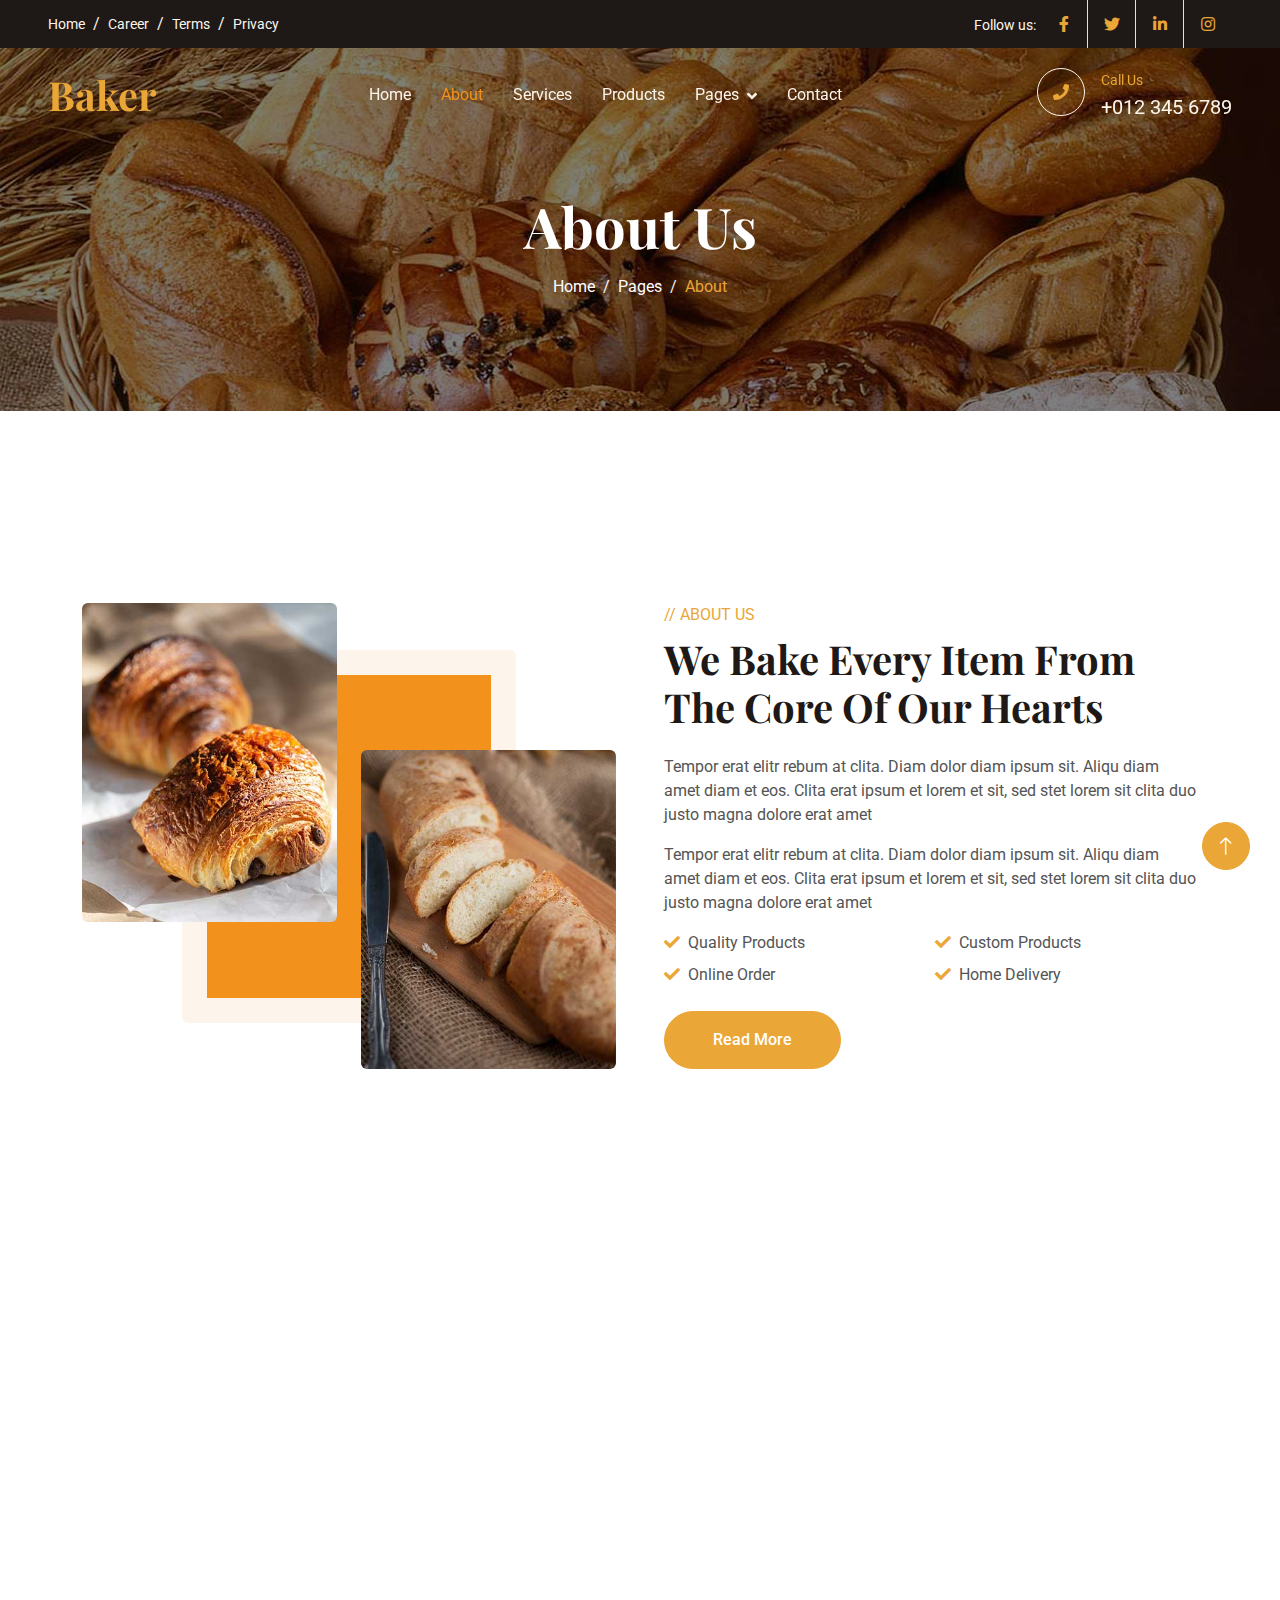
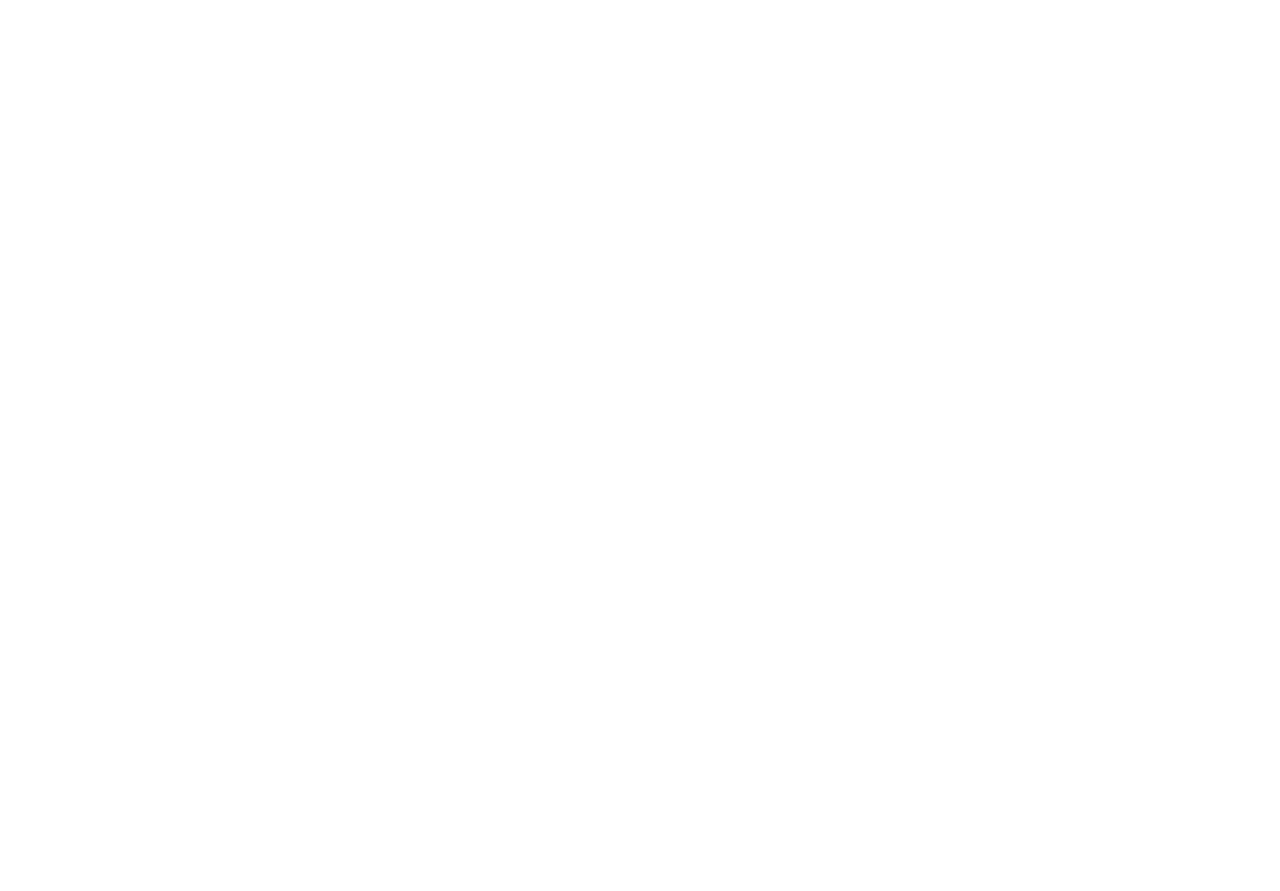
==== commit 5c9a9d3a: "Revert "I think I fixed it?"" ====
--- a/about.html
+++ b/about.html
@@ -66,30 +66,40 @@
 
     <!-- Navbar Start -->
     <nav class="navbar navbar-expand-lg navbar-dark fixed-top py-lg-0 px-lg-5 wow fadeIn" data-wow-delay="0.1s">
-    <a href="index.html" class="navbar-brand ms-4 ms-lg-0">
-        <h1 class="text-primary m-0">Fish Feeding Folks</h1>
-    </a>
-    <button type="button" class="navbar-toggler me-4" data-bs-toggle="collapse" data-bs-target="#navbarCollapse">
-        <span class="navbar-toggler-icon"></span>
-    </button>
-    <div class="collapse navbar-collapse" id="navbarCollapse">
-        <div class="navbar-nav mx-auto p-4 p-lg-0">
-            <a href="index.html" class="nav-item nav-link">Home</a>
-            <a href="about.html" class="nav-item nav-link">About</a>
-            <a href="audience.html" class="nav-item nav-link">Audience</a>
-            <a href="scan.html" class="nav-item nav-link">Environmental Scan</a>
-            <div class="nav-item dropdown">
-                <a href="#" class="nav-link dropdown-toggle active" data-bs-toggle="dropdown">Pages</a>
-                <div class="dropdown-menu m-0">
-                    <a href="team.html" class="dropdown-item active">Our Team</a>
-                    <a href="testimonial.html" class="dropdown-item">Testimonial</a>
-                    <a href="tech.html" class="dropdown-item">Tech</a>
-                </div>
-            </div>
-        </div>
-    </div>
-</nav>
-<!-- Navbar End -->
+        <a href="index.html" class="navbar-brand ms-4 ms-lg-0">
+            <h1 class="text-primary m-0">Baker</h1>
+        </a>
+        <button type="button" class="navbar-toggler me-4" data-bs-toggle="collapse" data-bs-target="#navbarCollapse">
+            <span class="navbar-toggler-icon"></span>
+        </button>
+        <div class="collapse navbar-collapse" id="navbarCollapse">
+            <div class="navbar-nav mx-auto p-4 p-lg-0">
+                <a href="index.html" class="nav-item nav-link">Home</a>
+                <a href="about.html" class="nav-item nav-link active">About</a>
+                <a href="service.html" class="nav-item nav-link">Services</a>
+                <a href="product.html" class="nav-item nav-link">Products</a>
+                <div class="nav-item dropdown">
+                    <a href="#" class="nav-link dropdown-toggle" data-bs-toggle="dropdown">Pages</a>
+                    <div class="dropdown-menu m-0">
+                        <a href="team.html" class="dropdown-item">Our Team</a>
+                        <a href="testimonial.html" class="dropdown-item">Testimonial</a>
+                        <a href="audience.html" class="dropdown-item">Audience</a>
+                    </div>
+                </div>
+                <a href="contact.html" class="nav-item nav-link">Contact</a>
+            </div>
+            <div class=" d-none d-lg-flex">
+                <div class="flex-shrink-0 btn-lg-square border border-light rounded-circle">
+                    <i class="fa fa-phone text-primary"></i>
+                </div>
+                <div class="ps-3">
+                    <small class="text-primary mb-0">Call Us</small>
+                    <p class="text-light fs-5 mb-0">+012 345 6789</p>
+                </div>
+            </div>
+        </div>
+    </nav>
+    <!-- Navbar End -->
 
 
     <!-- Page Header Start -->
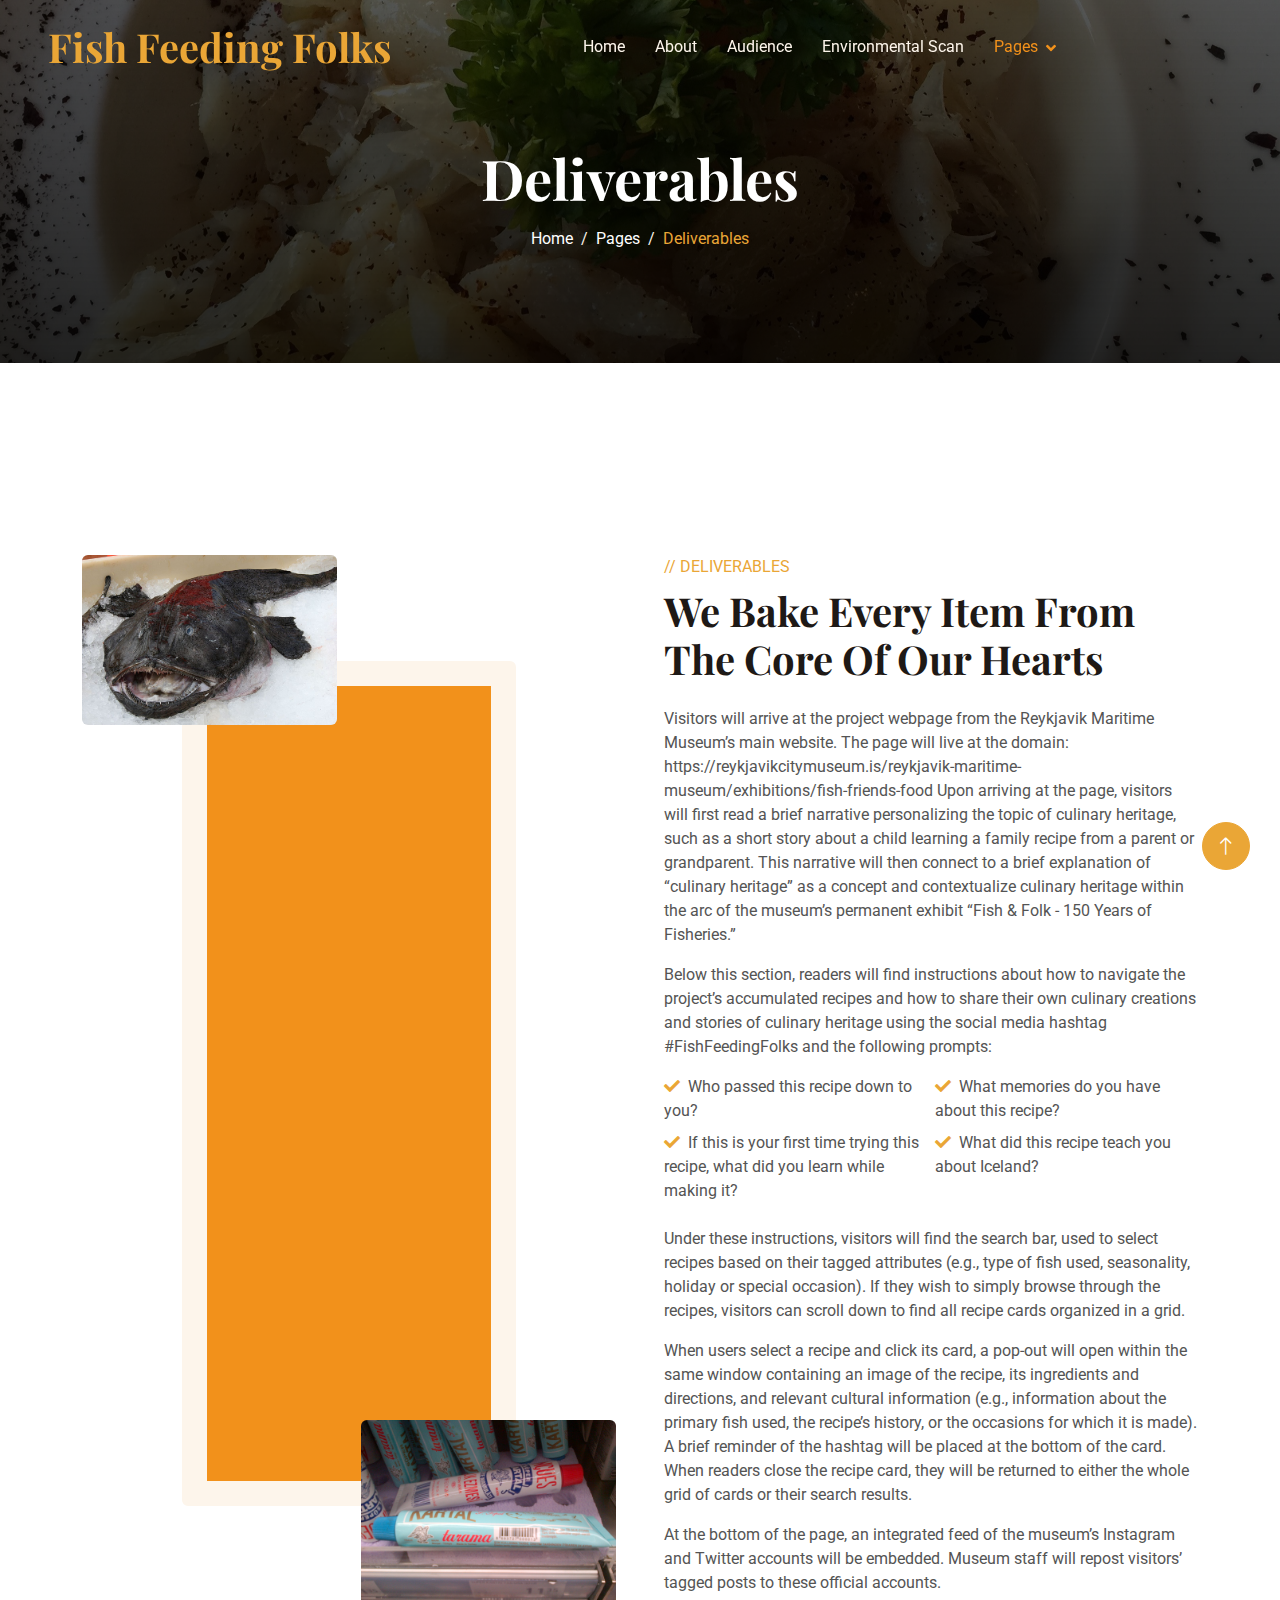
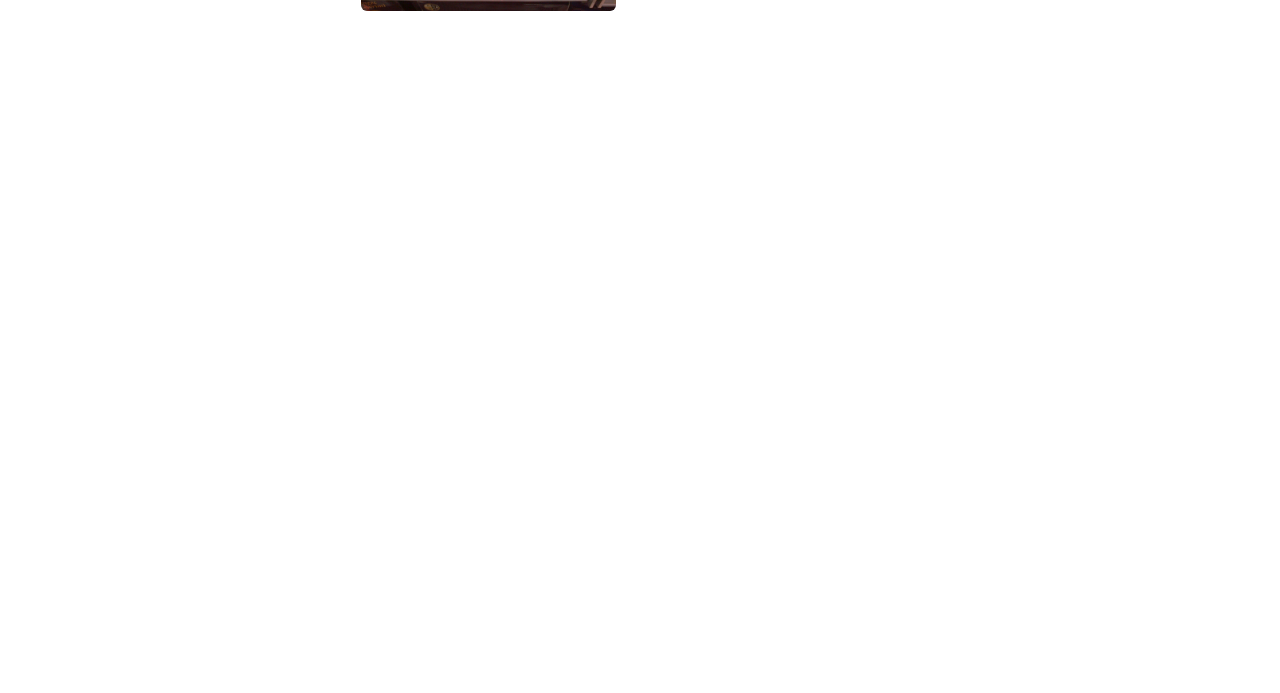
==== commit ea893578: "Changed About and Index" ====
--- a/about.html
+++ b/about.html
@@ -39,35 +39,10 @@
     <!-- Spinner End -->
 
 
-    <!-- Topbar Start -->
-    <div class="container-fluid top-bar bg-dark text-light px-0 wow fadeIn" data-wow-delay="0.1s">
-        <div class="row gx-0 align-items-center d-none d-lg-flex">
-            <div class="col-lg-6 px-5 text-start">
-                <ol class="breadcrumb mb-0">
-                    <li class="breadcrumb-item"><a class="small text-light" href="#">Home</a></li>
-                    <li class="breadcrumb-item"><a class="small text-light" href="#">Career</a></li>
-                    <li class="breadcrumb-item"><a class="small text-light" href="#">Terms</a></li>
-                    <li class="breadcrumb-item"><a class="small text-light" href="#">Privacy</a></li>
-                </ol>
-            </div>
-            <div class="col-lg-6 px-5 text-end">
-                <small>Follow us:</small>
-                <div class="h-100 d-inline-flex align-items-center">
-                    <a class="btn-lg-square text-primary border-end rounded-0" href=""><i class="fab fa-facebook-f"></i></a>
-                    <a class="btn-lg-square text-primary border-end rounded-0" href=""><i class="fab fa-twitter"></i></a>
-                    <a class="btn-lg-square text-primary border-end rounded-0" href=""><i class="fab fa-linkedin-in"></i></a>
-                    <a class="btn-lg-square text-primary pe-0" href=""><i class="fab fa-instagram"></i></a>
-                </div>
-            </div>
-        </div>
-    </div>
-    <!-- Topbar End -->
-
-
     <!-- Navbar Start -->
     <nav class="navbar navbar-expand-lg navbar-dark fixed-top py-lg-0 px-lg-5 wow fadeIn" data-wow-delay="0.1s">
         <a href="index.html" class="navbar-brand ms-4 ms-lg-0">
-            <h1 class="text-primary m-0">Baker</h1>
+            <h1 class="text-primary m-0">Fish Feeding Folks</h1>
         </a>
         <button type="button" class="navbar-toggler me-4" data-bs-toggle="collapse" data-bs-target="#navbarCollapse">
             <span class="navbar-toggler-icon"></span>
@@ -75,26 +50,16 @@
         <div class="collapse navbar-collapse" id="navbarCollapse">
             <div class="navbar-nav mx-auto p-4 p-lg-0">
                 <a href="index.html" class="nav-item nav-link">Home</a>
-                <a href="about.html" class="nav-item nav-link active">About</a>
-                <a href="service.html" class="nav-item nav-link">Services</a>
-                <a href="product.html" class="nav-item nav-link">Products</a>
+                <a href="about.html" class="nav-item nav-link">About</a>
+                <a href="audience.html" class="nav-item nav-link">Audience</a>
+                <a href="scan.html" class="nav-item nav-link">Environmental Scan</a>
                 <div class="nav-item dropdown">
-                    <a href="#" class="nav-link dropdown-toggle" data-bs-toggle="dropdown">Pages</a>
+                    <a href="#" class="nav-link dropdown-toggle active" data-bs-toggle="dropdown">Pages</a>
                     <div class="dropdown-menu m-0">
-                        <a href="team.html" class="dropdown-item">Our Team</a>
+                        <a href="team.html" class="dropdown-item active">Our Team</a>
                         <a href="testimonial.html" class="dropdown-item">Testimonial</a>
-                        <a href="audience.html" class="dropdown-item">Audience</a>
+                        <a href="tech.html" class="dropdown-item">Tech</a>
                     </div>
-                </div>
-                <a href="contact.html" class="nav-item nav-link">Contact</a>
-            </div>
-            <div class=" d-none d-lg-flex">
-                <div class="flex-shrink-0 btn-lg-square border border-light rounded-circle">
-                    <i class="fa fa-phone text-primary"></i>
-                </div>
-                <div class="ps-3">
-                    <small class="text-primary mb-0">Call Us</small>
-                    <p class="text-light fs-5 mb-0">+012 345 6789</p>
                 </div>
             </div>
         </div>
@@ -105,12 +70,12 @@
     <!-- Page Header Start -->
     <div class="container-fluid page-header py-6 wow fadeIn" data-wow-delay="0.1s">
         <div class="container text-center pt-5 pb-3">
-            <h1 class="display-4 text-white animated slideInDown mb-3">About Us</h1>
+            <h1 class="display-4 text-white animated slideInDown mb-3">Deliverables</h1>
             <nav aria-label="breadcrumb animated slideInDown">
                 <ol class="breadcrumb justify-content-center mb-0">
                     <li class="breadcrumb-item"><a class="text-white" href="#">Home</a></li>
                     <li class="breadcrumb-item"><a class="text-white" href="#">Pages</a></li>
-                    <li class="breadcrumb-item text-primary active" aria-current="page">About</li>
+                    <li class="breadcrumb-item text-primary active" aria-current="page">Deliverables</li>
                 </ol>
             </nav>
         </div>
@@ -134,25 +99,28 @@
                 </div>
                 <div class="col-lg-6 wow fadeInUp" data-wow-delay="0.5s">
                     <div class="h-100">
-                        <p class="text-primary text-uppercase mb-2">// About Us</p>
+                        <p class="text-primary text-uppercase mb-2">// Deliverables</p>
                         <h1 class="display-6 mb-4">We Bake Every Item From The Core Of Our Hearts</h1>
-                        <p>Tempor erat elitr rebum at clita. Diam dolor diam ipsum sit. Aliqu diam amet diam et eos. Clita erat ipsum et lorem et sit, sed stet lorem sit clita duo justo magna dolore erat amet</p>
-                        <p>Tempor erat elitr rebum at clita. Diam dolor diam ipsum sit. Aliqu diam amet diam et eos. Clita erat ipsum et lorem et sit, sed stet lorem sit clita duo justo magna dolore erat amet</p>
+                        <p>Visitors will arrive at the project webpage from the Reykjavik Maritime Museum’s main website. The page will live at the domain: https://reykjavikcitymuseum.is/reykjavik-maritime-museum/exhibitions/fish-friends-food
+Upon arriving at the page, visitors will first read a brief narrative personalizing the topic of culinary heritage, such as a short story about a child learning a family recipe from a parent or grandparent. This narrative will then connect to a brief explanation of “culinary heritage” as a concept and contextualize culinary heritage within the arc of the museum’s permanent exhibit “Fish & Folk - 150 Years of Fisheries.” </p>
+                        <p>Below this section, readers will find instructions about how to navigate the project’s accumulated recipes and how to share their own culinary creations and stories of culinary heritage using the social media hashtag #FishFeedingFolks and the following prompts:</p>
                         <div class="row g-2 mb-4">
                             <div class="col-sm-6">
-                                <i class="fa fa-check text-primary me-2"></i>Quality Products
+                                <i class="fa fa-check text-primary me-2"></i>Who passed this recipe down to you?
                             </div>
                             <div class="col-sm-6">
-                                <i class="fa fa-check text-primary me-2"></i>Custom Products
+                                <i class="fa fa-check text-primary me-2"></i>What memories do you have about this recipe?
                             </div>
                             <div class="col-sm-6">
-                                <i class="fa fa-check text-primary me-2"></i>Online Order
+                                <i class="fa fa-check text-primary me-2"></i>If this is your first time trying this recipe, what did you learn while making it?
                             </div>
                             <div class="col-sm-6">
-                                <i class="fa fa-check text-primary me-2"></i>Home Delivery
+                                <i class="fa fa-check text-primary me-2"></i>What did this recipe teach you about Iceland?
                             </div>
                         </div>
-                        <a class="btn btn-primary rounded-pill py-3 px-5" href="">Read More</a>
+                        <p>Under these instructions, visitors will find the search bar, used to select recipes based on their tagged attributes (e.g., type of fish used, seasonality, holiday or special occasion). If they wish to simply browse through the recipes, visitors can scroll down to find all recipe cards organized in a grid.</p>
+                        <p>When users select a recipe and click its card, a pop-out will open within the same window containing an image of the recipe, its ingredients and directions, and relevant cultural information (e.g., information about the primary fish used, the recipe’s history, or the occasions for which it is made). A brief reminder of the hashtag will be placed at the bottom of the card. When readers close the recipe card, they will be returned to either the whole grid of cards or their search results.</p>
+                        <p>At the bottom of the page, an integrated feed of the museum’s Instagram and Twitter accounts will be embedded. Museum staff will repost visitors’ tagged posts to these official accounts.</p>
                     </div>
                 </div>
             </div>
@@ -161,143 +129,20 @@
     <!-- About End -->
 
 
-    <!-- Team Start -->
-    <div class="container-xxl py-6">
-        <div class="container">
-            <div class="text-center mx-auto mb-5 wow fadeInUp" data-wow-delay="0.1s" style="max-width: 500px;">
-                <p class="text-primary text-uppercase mb-2">// Our Team</p>
-                <h1 class="display-6 mb-4">We're Super Professional At Our Skills</h1>
-            </div>
-            <div class="row g-4">
-                <div class="col-lg-3 col-md-6 wow fadeInUp" data-wow-delay="0.1s">
-                    <div class="team-item text-center rounded overflow-hidden">
-                        <img class="img-fluid" src="img/team-1.jpg" alt="">
-                        <div class="team-text">
-                            <div class="team-title">
-                                <h5>Full Name</h5>
-                                <span>Designation</span>
-                            </div>
-                            <div class="team-social">
-                                <a class="btn btn-square btn-light rounded-circle" href=""><i class="fab fa-facebook-f"></i></a>
-                                <a class="btn btn-square btn-light rounded-circle" href=""><i class="fab fa-twitter"></i></a>
-                                <a class="btn btn-square btn-light rounded-circle" href=""><i class="fab fa-instagram"></i></a>
-                            </div>
-                        </div>
-                    </div>
-                </div>
-                <div class="col-lg-3 col-md-6 wow fadeInUp" data-wow-delay="0.3s">
-                    <div class="team-item text-center rounded overflow-hidden">
-                        <img class="img-fluid" src="img/team-2.jpg" alt="">
-                        <div class="team-text">
-                            <div class="team-title">
-                                <h5>Full Name</h5>
-                                <span>Designation</span>
-                            </div>
-                            <div class="team-social">
-                                <a class="btn btn-square btn-light rounded-circle" href=""><i class="fab fa-facebook-f"></i></a>
-                                <a class="btn btn-square btn-light rounded-circle" href=""><i class="fab fa-twitter"></i></a>
-                                <a class="btn btn-square btn-light rounded-circle" href=""><i class="fab fa-instagram"></i></a>
-                            </div>
-                        </div>
-                    </div>
-                </div>
-                <div class="col-lg-3 col-md-6 wow fadeInUp" data-wow-delay="0.5s">
-                    <div class="team-item text-center rounded overflow-hidden">
-                        <img class="img-fluid" src="img/team-3.jpg" alt="">
-                        <div class="team-text">
-                            <div class="team-title">
-                                <h5>Full Name</h5>
-                                <span>Designation</span>
-                            </div>
-                            <div class="team-social">
-                                <a class="btn btn-square btn-light rounded-circle" href=""><i class="fab fa-facebook-f"></i></a>
-                                <a class="btn btn-square btn-light rounded-circle" href=""><i class="fab fa-twitter"></i></a>
-                                <a class="btn btn-square btn-light rounded-circle" href=""><i class="fab fa-instagram"></i></a>
-                            </div>
-                        </div>
-                    </div>
-                </div>
-                <div class="col-lg-3 col-md-6 wow fadeInUp" data-wow-delay="0.7s">
-                    <div class="team-item text-center rounded overflow-hidden">
-                        <img class="img-fluid" src="img/team-4.jpg" alt="">
-                        <div class="team-text">
-                            <div class="team-title">
-                                <h5>Full Name</h5>
-                                <span>Designation</span>
-                            </div>
-                            <div class="team-social">
-                                <a class="btn btn-square btn-light rounded-circle" href=""><i class="fab fa-facebook-f"></i></a>
-                                <a class="btn btn-square btn-light rounded-circle" href=""><i class="fab fa-twitter"></i></a>
-                                <a class="btn btn-square btn-light rounded-circle" href=""><i class="fab fa-instagram"></i></a>
-                            </div>
-                        </div>
+    <!-- Footer Start -->
+        <div class="container-fluid bg-dark text-light footer my-6 mb-0 py-5 wow fadeIn" data-wow-delay="0.1s">
+            <div class="container py-5">
+                <div class="row g-5">
+                    <div class="col-lg-3 col-md-6">
+                        <h4 class="text-light mb-4">Reykjavík Maritime Museum</h4>
+                        <p class="mb-2"><i class="fa fa-map-marker-alt me-3"></i>Grandagarður 8, 101 Reykjavík, Iceland</p>
+                        <p class="mb-2"><i class="fa fa-phone-alt me-3"></i>+354 411 6340</p>
+                        <p class="mb-2"><i class="fa fa-envelope me-3"></i>citymuseum@reykjavik.is</p>
                     </div>
                 </div>
             </div>
         </div>
-    </div>
-    <!-- Team End -->
-
-
-    <!-- Footer Start -->
-    <div class="container-fluid bg-dark text-light footer my-6 mb-0 py-5 wow fadeIn" data-wow-delay="0.1s">
-        <div class="container py-5">
-            <div class="row g-5">
-                <div class="col-lg-3 col-md-6">
-                    <h4 class="text-light mb-4">Office Address</h4>
-                    <p class="mb-2"><i class="fa fa-map-marker-alt me-3"></i>123 Street, New York, USA</p>
-                    <p class="mb-2"><i class="fa fa-phone-alt me-3"></i>+012 345 67890</p>
-                    <p class="mb-2"><i class="fa fa-envelope me-3"></i>info@example.com</p>
-                    <div class="d-flex pt-2">
-                        <a class="btn btn-square btn-outline-light rounded-circle me-1" href=""><i class="fab fa-twitter"></i></a>
-                        <a class="btn btn-square btn-outline-light rounded-circle me-1" href=""><i class="fab fa-facebook-f"></i></a>
-                        <a class="btn btn-square btn-outline-light rounded-circle me-1" href=""><i class="fab fa-youtube"></i></a>
-                        <a class="btn btn-square btn-outline-light rounded-circle me-0" href=""><i class="fab fa-linkedin-in"></i></a>
-                    </div>
-                </div>
-                <div class="col-lg-3 col-md-6">
-                    <h4 class="text-light mb-4">Quick Links</h4>
-                    <a class="btn btn-link" href="">About Us</a>
-                    <a class="btn btn-link" href="">Contact Us</a>
-                    <a class="btn btn-link" href="">Our Services</a>
-                    <a class="btn btn-link" href="">Terms & Condition</a>
-                    <a class="btn btn-link" href="">Support</a>
-                </div>
-                <div class="col-lg-3 col-md-6">
-                    <h4 class="text-light mb-4">Quick Links</h4>
-                    <a class="btn btn-link" href="">About Us</a>
-                    <a class="btn btn-link" href="">Contact Us</a>
-                    <a class="btn btn-link" href="">Our Services</a>
-                    <a class="btn btn-link" href="">Terms & Condition</a>
-                    <a class="btn btn-link" href="">Support</a>
-                </div>
-                <div class="col-lg-3 col-md-6">
-                    <h4 class="text-light mb-4">Photo Gallery</h4>
-                    <div class="row g-2">
-                        <div class="col-4">
-                            <img class="img-fluid bg-light rounded p-1" src="img/product-1.jpg" alt="Image">
-                        </div>
-                        <div class="col-4">
-                            <img class="img-fluid bg-light rounded p-1" src="img/product-2.jpg" alt="Image">
-                        </div>
-                        <div class="col-4">
-                            <img class="img-fluid bg-light rounded p-1" src="img/product-3.jpg" alt="Image">
-                        </div>
-                        <div class="col-4">
-                            <img class="img-fluid bg-light rounded p-1" src="img/product-2.jpg" alt="Image">
-                        </div>
-                        <div class="col-4">
-                            <img class="img-fluid bg-light rounded p-1" src="img/product-3.jpg" alt="Image">
-                        </div>
-                        <div class="col-4">
-                            <img class="img-fluid bg-light rounded p-1" src="img/product-1.jpg" alt="Image">
-                        </div>
-                    </div>
-                </div>
-            </div>
-        </div>
-    </div>
-    <!-- Footer End -->
+        <!-- Footer End -->
 
 
     <!-- Copyright Start -->
--- a/css/style.css
+++ b/css/style.css
@@ -151,7 +151,7 @@
     left: 0;
     display: flex;
     align-items: center;
-    background: rgba(0, 0, 0, .5);
+    background: rgba(0, 0, 0, .75);
 }
 
 @media (max-width: 768px) {
@@ -209,7 +209,7 @@
 
 .page-header {
     margin-bottom: 6rem;
-    background: linear-gradient(rgba(0, 0, 0, .5), rgba(0, 0, 0, .5)), url(../img/carousel-1.jpg) center center no-repeat;
+    background: linear-gradient(rgba(0, 0, 0, .65), rgba(0, 0, 0, .85)), url(../img/carousel-1.jpg) center center no-repeat;
     background-size: cover;
 }
 
